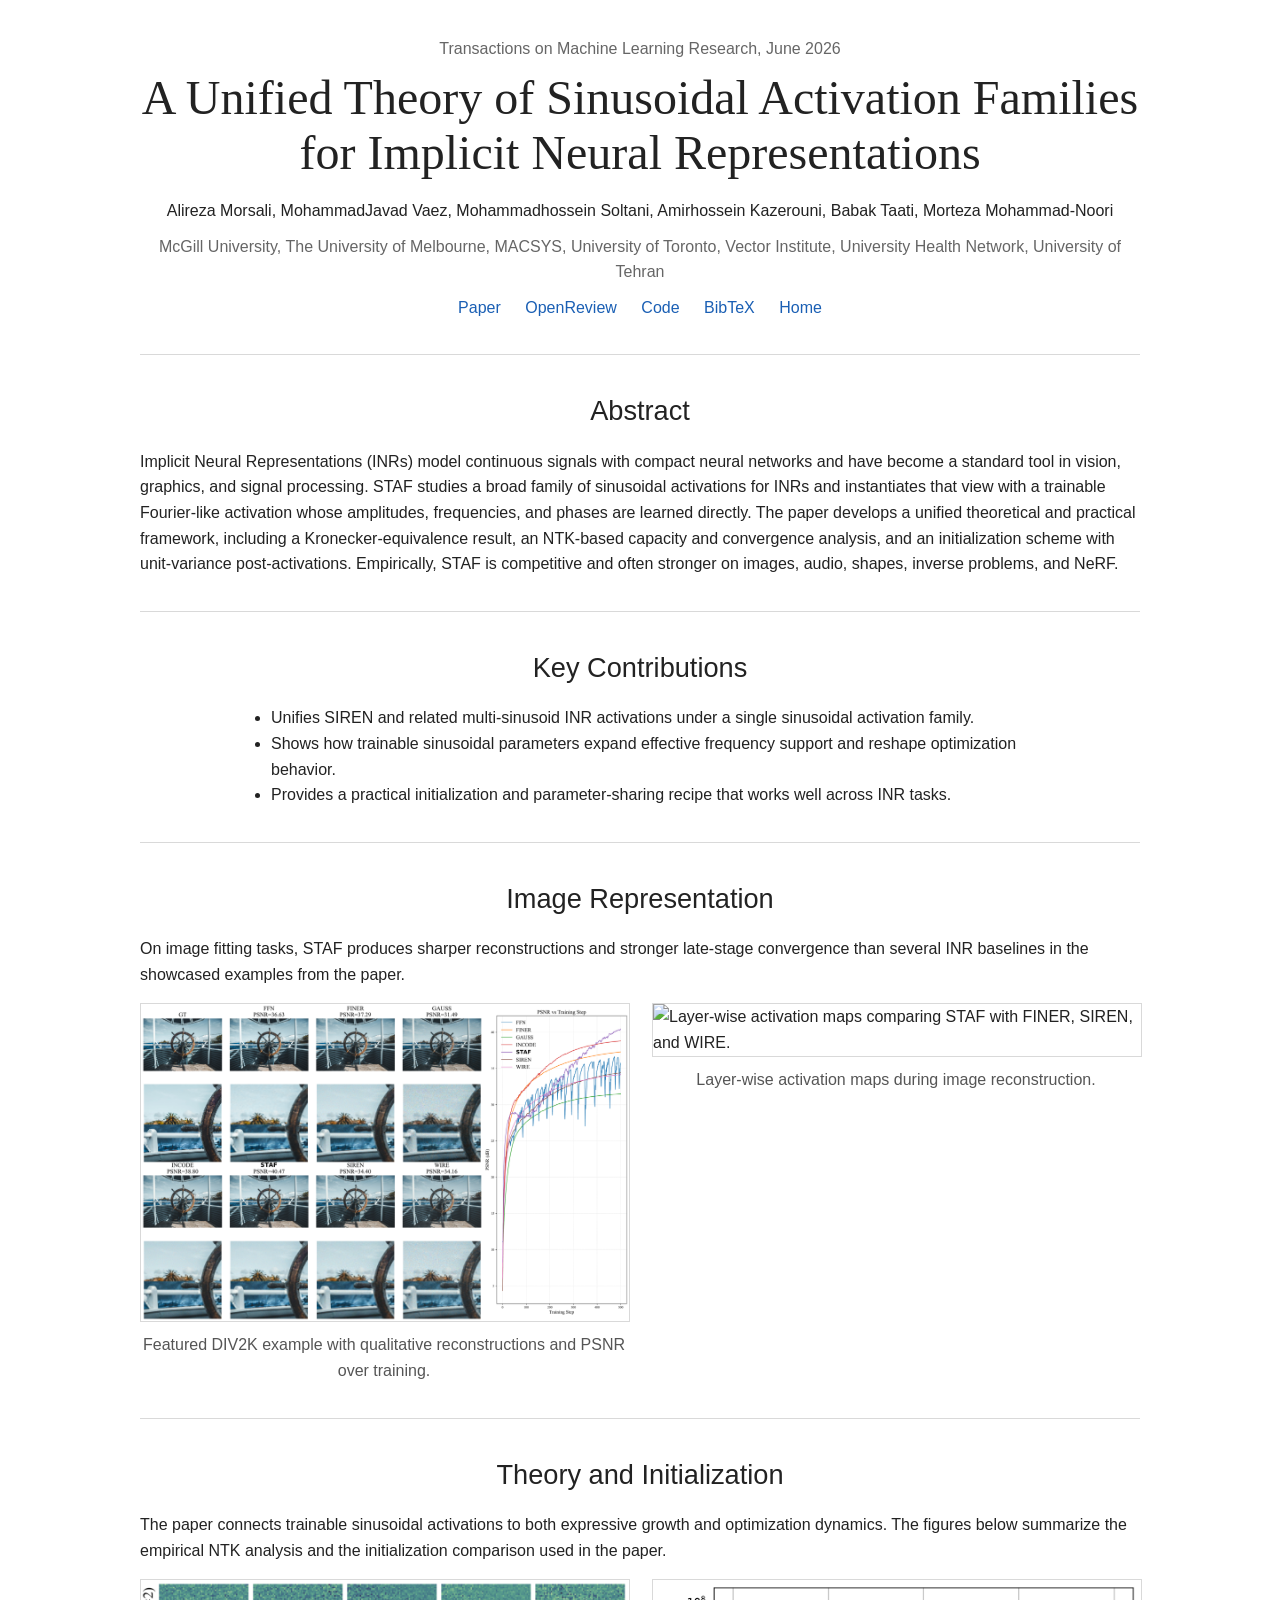
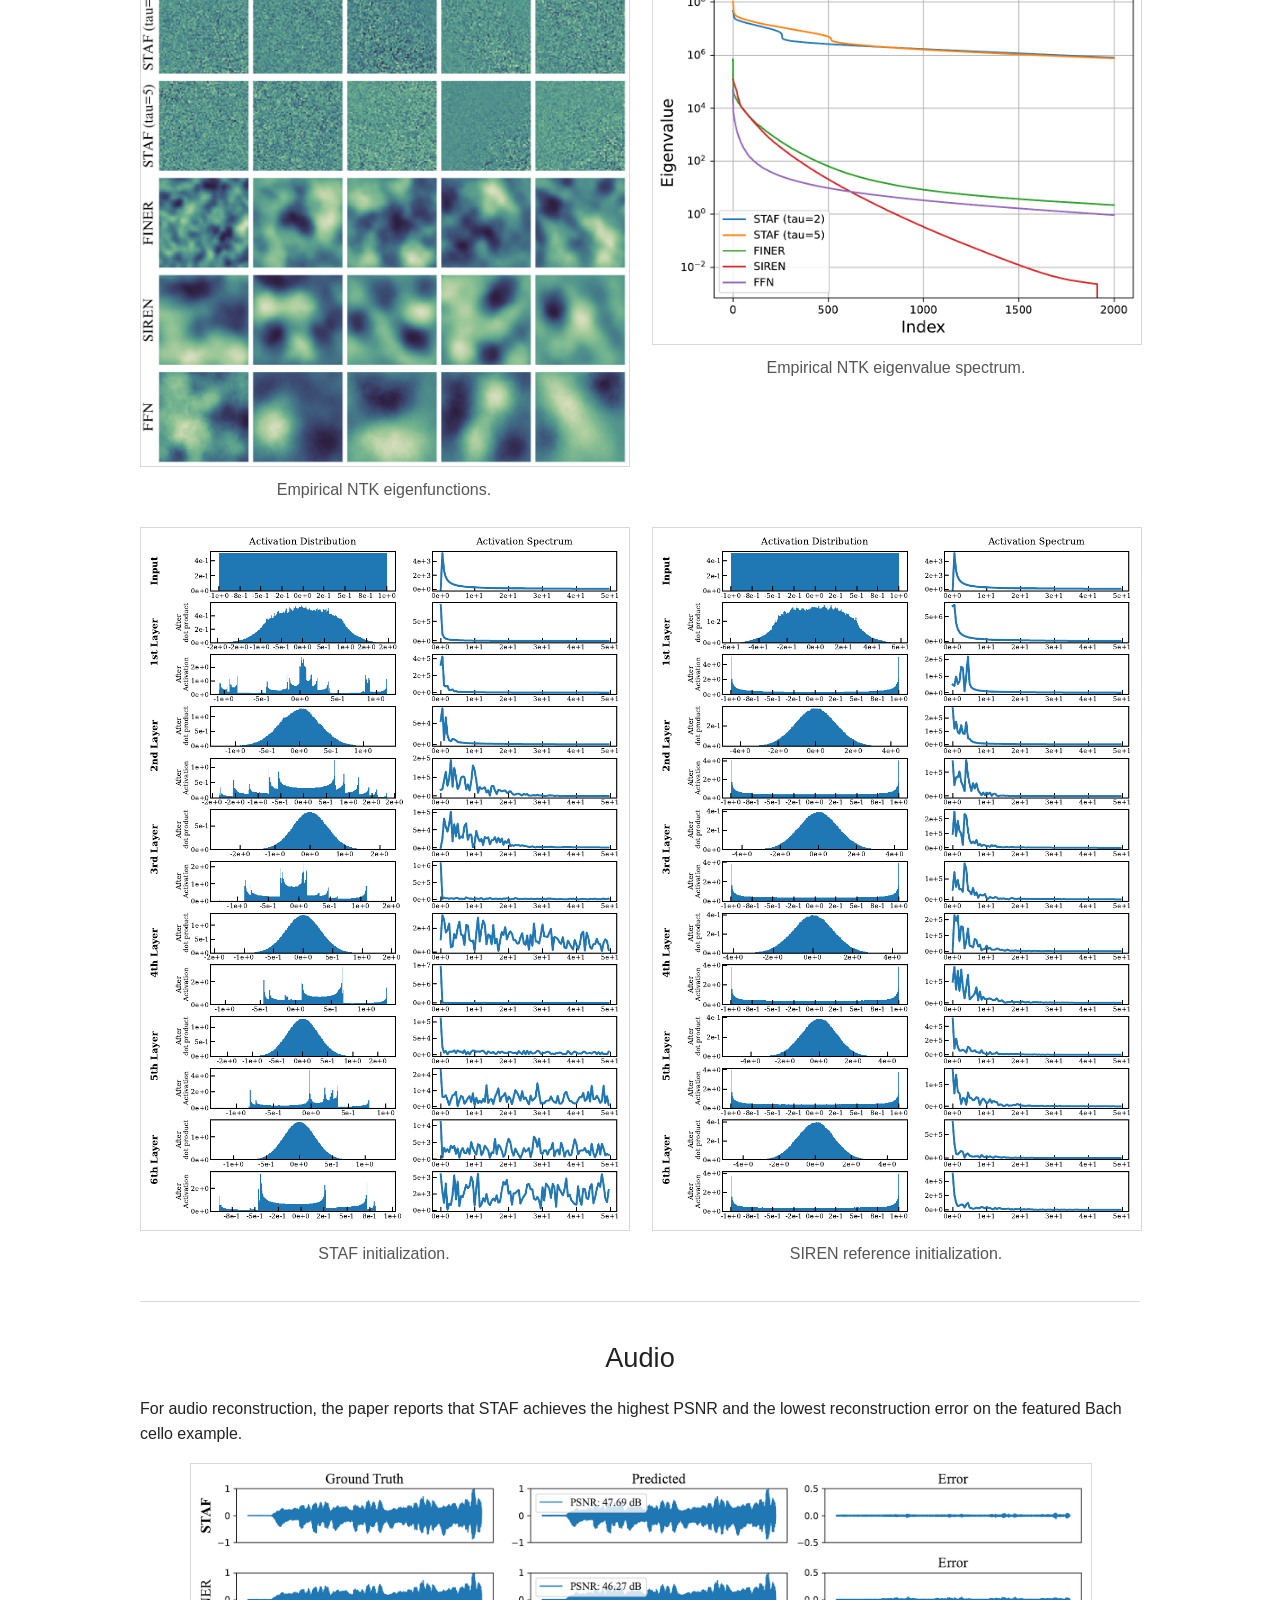
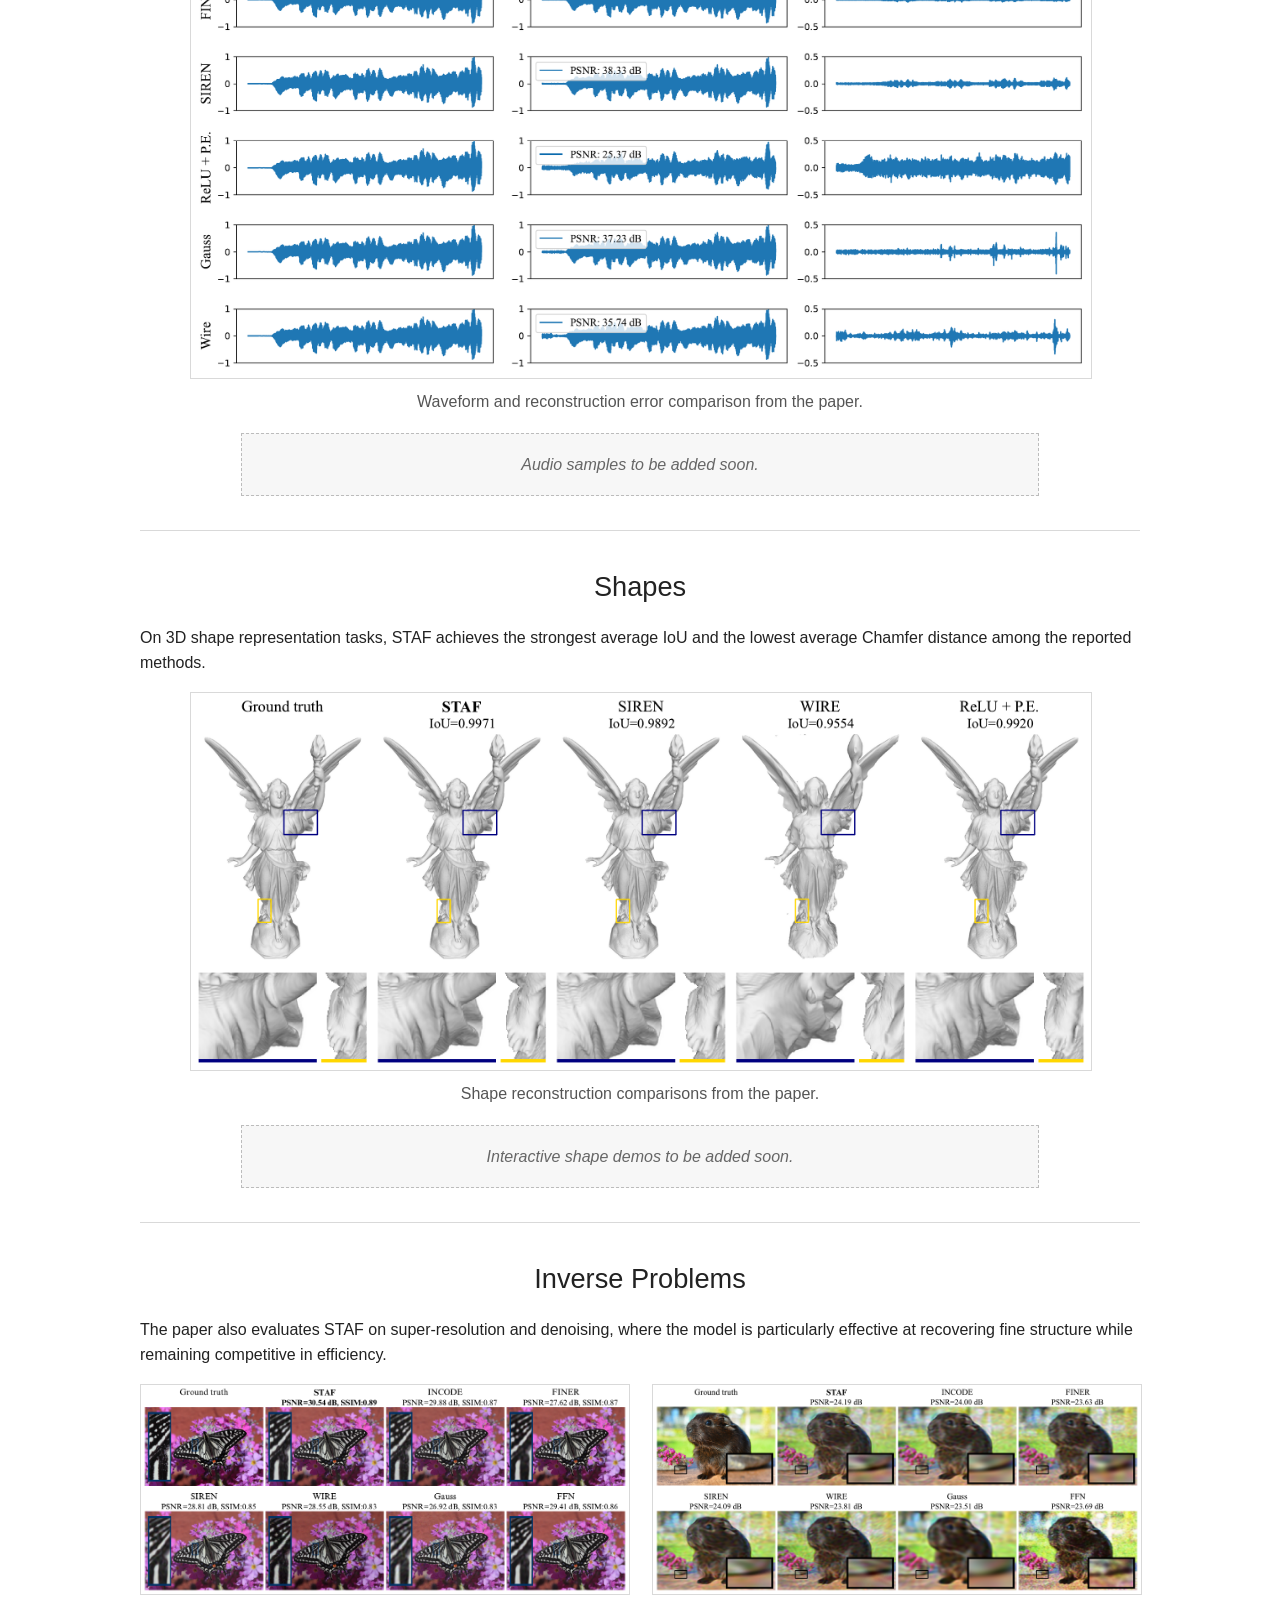
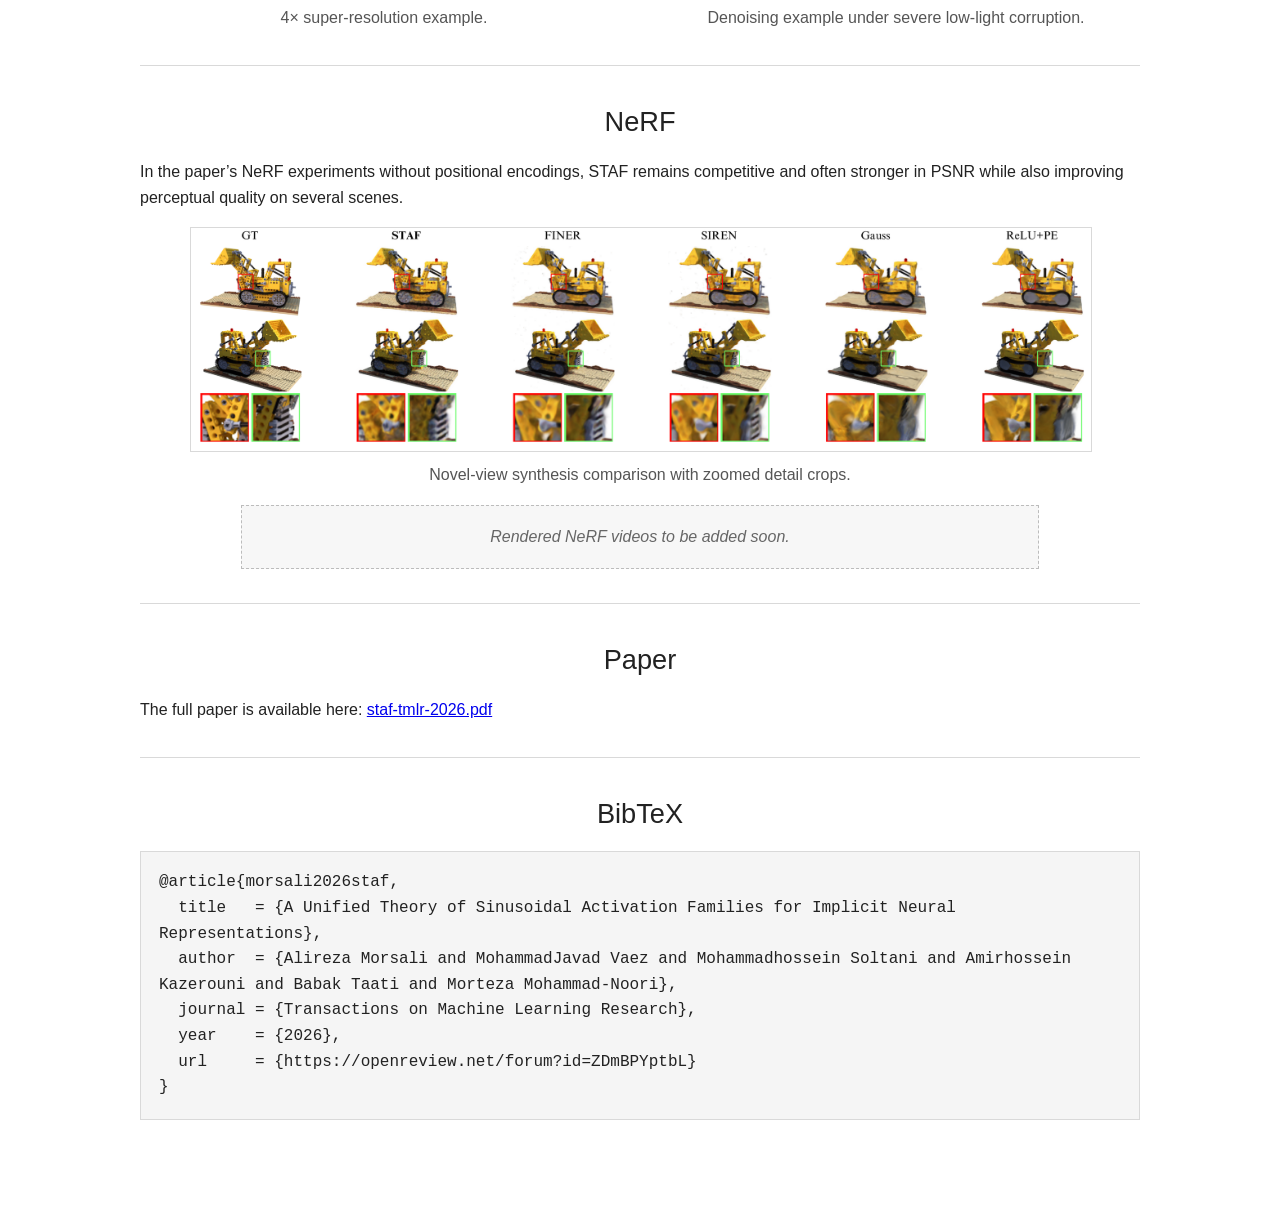
==== staf/index.html @ 6fcf7268 "add STAF page" ====
<!DOCTYPE html>
<html lang="en">
<head>
    <meta charset="utf-8">
    <meta name="viewport" content="width=device-width, initial-scale=1">
    <title>STAF | TMLR 2026</title>
    <meta name="description"
        content="Project page for A Unified Theory of Sinusoidal Activation Families for Implicit Neural Representations, published in TMLR 2026.">
    <link rel="stylesheet" href="styles.css">
</head>
<body>
    <main class="page">
        <header class="hero">
            <p class="venue">Transactions on Machine Learning Research, June 2026</p>
            <h1>A Unified Theory of Sinusoidal Activation Families for Implicit Neural Representations</h1>
            <p class="authors">
                Alireza Morsali, MohammadJavad Vaez, Mohammadhossein Soltani, Amirhossein Kazerouni, Babak Taati,
                Morteza Mohammad-Noori
            </p>
            <p class="affiliations">
                McGill University, The University of Melbourne, MACSYS, University of Toronto, Vector Institute,
                University Health Network, University of Tehran
            </p>
            <p class="links">
                <a href="assets/paper/staf-tmlr-2026.pdf">Paper</a>
                <a href="https://openreview.net/forum?id=ZDmBPYptbL" target="_blank" rel="noopener noreferrer">OpenReview</a>
                <a href="https://github.com/AlirezaMorsali/STAF" target="_blank" rel="noopener noreferrer">Code</a>
                <a href="#bibtex">BibTeX</a>
                <a href="../index.html">Home</a>
            </p>
        </header>

        <hr>

        <section>
            <h2>Abstract</h2>
            <p>
                Implicit Neural Representations (INRs) model continuous signals with compact neural networks and have
                become a standard tool in vision, graphics, and signal processing. STAF studies a broad family of
                sinusoidal activations for INRs and instantiates that view with a trainable Fourier-like activation
                whose amplitudes, frequencies, and phases are learned directly. The paper develops a unified theoretical
                and practical framework, including a Kronecker-equivalence result, an NTK-based capacity and
                convergence analysis, and an initialization scheme with unit-variance post-activations. Empirically,
                STAF is competitive and often stronger on images, audio, shapes, inverse problems, and NeRF.
            </p>
        </section>

        <hr>

        <section>
            <h2>Key Contributions</h2>
            <ul>
                <li>Unifies SIREN and related multi-sinusoid INR activations under a single sinusoidal activation family.</li>
                <li>Shows how trainable sinusoidal parameters expand effective frequency support and reshape optimization behavior.</li>
                <li>Provides a practical initialization and parameter-sharing recipe that works well across INR tasks.</li>
            </ul>
        </section>

        <hr>

        <section>
            <h2>Image Representation</h2>
            <p>
                On image fitting tasks, STAF produces sharper reconstructions and stronger late-stage convergence than
                several INR baselines in the showcased examples from the paper.
            </p>
            <div class="figure-grid">
                <figure>
                    <img src="assets/img/image-div2k.png"
                        alt="Image reconstruction comparison and PSNR convergence curve for STAF and baselines.">
                    <figcaption>
                        Featured DIV2K example with qualitative reconstructions and PSNR over training.
                    </figcaption>
                </figure>
                <figure>
                    <img src="assets/img/activation-maps.png"
                        alt="Layer-wise activation maps comparing STAF with FINER, SIREN, and WIRE.">
                    <figcaption>
                        Layer-wise activation maps during image reconstruction.
                    </figcaption>
                </figure>
            </div>
        </section>

        <hr>

        <section>
            <h2>Theory and Initialization</h2>
            <p>
                The paper connects trainable sinusoidal activations to both expressive growth and optimization
                dynamics. The figures below summarize the empirical NTK analysis and the initialization comparison used
                in the paper.
            </p>
            <div class="figure-grid">
                <figure>
                    <img src="assets/img/ntk-eigenfunctions.png"
                        alt="Empirical NTK eigenfunction comparison for STAF and baselines.">
                    <figcaption>Empirical NTK eigenfunctions.</figcaption>
                </figure>
                <figure>
                    <img src="assets/img/ntk-spectrum.png"
                        alt="Empirical NTK eigenvalue spectrum for STAF and baselines.">
                    <figcaption>Empirical NTK eigenvalue spectrum.</figcaption>
                </figure>
            </div>
            <div class="figure-grid two-small">
                <figure>
                    <img src="assets/img/init-staf.png" alt="STAF initialization figure.">
                    <figcaption>STAF initialization.</figcaption>
                </figure>
                <figure>
                    <img src="assets/img/init-siren.png" alt="SIREN initialization figure.">
                    <figcaption>SIREN reference initialization.</figcaption>
                </figure>
            </div>
        </section>

        <hr>

        <section>
            <h2>Audio</h2>
            <p>
                For audio reconstruction, the paper reports that STAF achieves the highest PSNR and the lowest
                reconstruction error on the featured Bach cello example.
            </p>
            <figure class="single-figure">
                <img src="assets/img/audio-waveforms.png"
                    alt="Audio waveform and error comparison for STAF and baseline methods.">
                <figcaption>Waveform and reconstruction error comparison from the paper.</figcaption>
            </figure>
            <div class="placeholder">Audio samples to be added soon.</div>
        </section>

        <hr>

        <section>
            <h2>Shapes</h2>
            <p>
                On 3D shape representation tasks, STAF achieves the strongest average IoU and the lowest average
                Chamfer distance among the reported methods.
            </p>
            <figure class="single-figure">
                <img src="assets/img/shape-sdf.png" alt="3D shape reconstruction comparison for STAF and baselines.">
                <figcaption>Shape reconstruction comparisons from the paper.</figcaption>
            </figure>
            <div class="placeholder">Interactive shape demos to be added soon.</div>
        </section>

        <hr>

        <section>
            <h2>Inverse Problems</h2>
            <p>
                The paper also evaluates STAF on super-resolution and denoising, where the model is particularly
                effective at recovering fine structure while remaining competitive in efficiency.
            </p>
            <div class="figure-grid">
                <figure>
                    <img src="assets/img/inverse-superres.png"
                        alt="Super-resolution comparison figure for STAF and baseline methods.">
                    <figcaption>4× super-resolution example.</figcaption>
                </figure>
                <figure>
                    <img src="assets/img/inverse-denoising.png"
                        alt="Image denoising comparison figure for STAF and baseline methods.">
                    <figcaption>Denoising example under severe low-light corruption.</figcaption>
                </figure>
            </div>
        </section>

        <hr>

        <section>
            <h2>NeRF</h2>
            <p>
                In the paper’s NeRF experiments without positional encodings, STAF remains competitive and often
                stronger in PSNR while also improving perceptual quality on several scenes.
            </p>
            <figure class="single-figure">
                <img src="assets/img/nerf-views.png"
                    alt="NeRF novel-view synthesis comparison for STAF and baseline methods.">
                <figcaption>Novel-view synthesis comparison with zoomed detail crops.</figcaption>
            </figure>
            <div class="placeholder">Rendered NeRF videos to be added soon.</div>
        </section>

        <hr>

        <section>
            <h2>Paper</h2>
            <p>
                The full paper is available here:
                <a href="assets/paper/staf-tmlr-2026.pdf">staf-tmlr-2026.pdf</a>
            </p>
        </section>

        <hr>

        <section id="bibtex">
            <h2>BibTeX</h2>
            <pre><code>@article{morsali2026staf,
  title   = {A Unified Theory of Sinusoidal Activation Families for Implicit Neural Representations},
  author  = {Alireza Morsali and MohammadJavad Vaez and Mohammadhossein Soltani and Amirhossein Kazerouni and Babak Taati and Morteza Mohammad-Noori},
  journal = {Transactions on Machine Learning Research},
  year    = {2026},
  url     = {https://openreview.net/forum?id=ZDmBPYptbL}
}</code></pre>
        </section>
    </main>
</body>
</html>
---- staf/styles.css ----
body {
    margin: 0;
    background: #ffffff;
    color: #222222;
    font-family: Arial, Helvetica, sans-serif;
    line-height: 1.6;
    overflow-x: hidden;
}

.page {
    max-width: 1000px;
    margin: 0 auto;
    padding: 36px 20px 60px;
}

.hero {
    text-align: center;
    margin-bottom: 24px;
}

.venue {
    margin: 0 0 8px;
    font-size: 1rem;
    color: #666666;
}

h1 {
    margin: 0 0 18px;
    font-family: Georgia, "Times New Roman", serif;
    font-size: 3rem;
    font-weight: normal;
    line-height: 1.15;
    overflow-wrap: anywhere;
}

.authors,
.affiliations,
.links {
    margin: 10px 0;
    overflow-wrap: anywhere;
}

.affiliations {
    color: #666666;
}

.links a {
    margin: 0 10px;
    color: #1a5fb4;
    text-decoration: none;
}

.links a:hover {
    text-decoration: underline;
}

section {
    margin: 34px 0;
}

h2 {
    margin: 0 0 16px;
    font-size: 1.7rem;
    font-weight: normal;
    text-align: center;
}

p,
li,
figcaption,
pre {
    font-size: 1rem;
}

ul {
    max-width: 760px;
    margin: 0 auto;
    padding-left: 22px;
}

hr {
    border: 0;
    border-top: 1px solid #d9d9d9;
    margin: 34px 0;
}

.figure-grid {
    display: grid;
    grid-template-columns: repeat(2, minmax(0, 1fr));
    gap: 24px;
    align-items: start;
}

.two-small {
    margin-top: 24px;
}

.single-figure {
    max-width: 900px;
    margin: 0 auto;
}

figure {
    margin: 0;
}

img {
    display: block;
    width: 100%;
    height: auto;
    border: 1px solid #d9d9d9;
}

figcaption {
    margin-top: 10px;
    color: #555555;
    text-align: center;
}

.placeholder {
    max-width: 760px;
    margin: 18px auto 0;
    padding: 18px;
    border: 1px dashed #bcbcbc;
    background: #f7f7f7;
    color: #666666;
    text-align: center;
    font-style: italic;
}

pre {
    overflow-x: auto;
    padding: 18px;
    background: #f5f5f5;
    border: 1px solid #d9d9d9;
    white-space: pre-wrap;
    overflow-wrap: anywhere;
}

@media (max-width: 720px) {
    .page {
        padding: 24px 14px 48px;
    }

    h1 {
        font-size: 1.95rem;
    }

    .links a {
        display: inline-block;
        margin: 4px 8px;
    }

    .figure-grid {
        grid-template-columns: 1fr;
    }
}
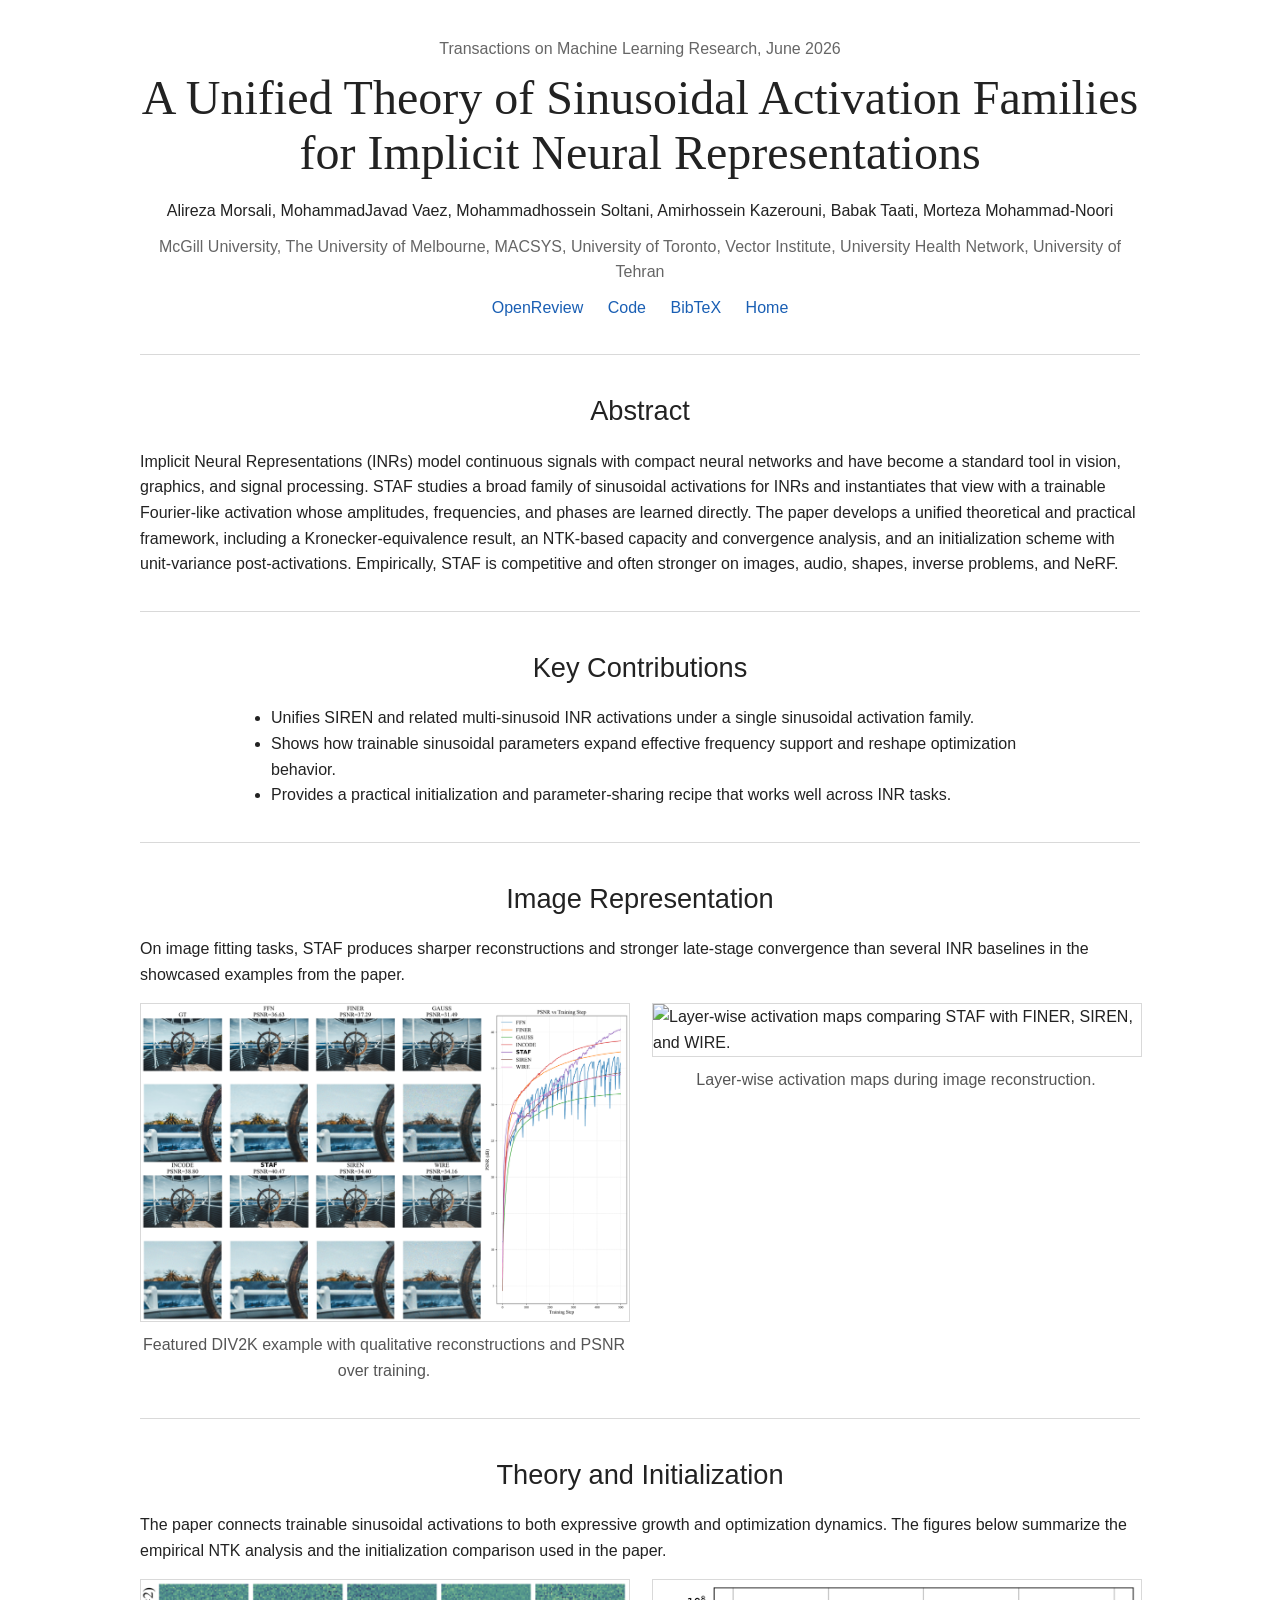
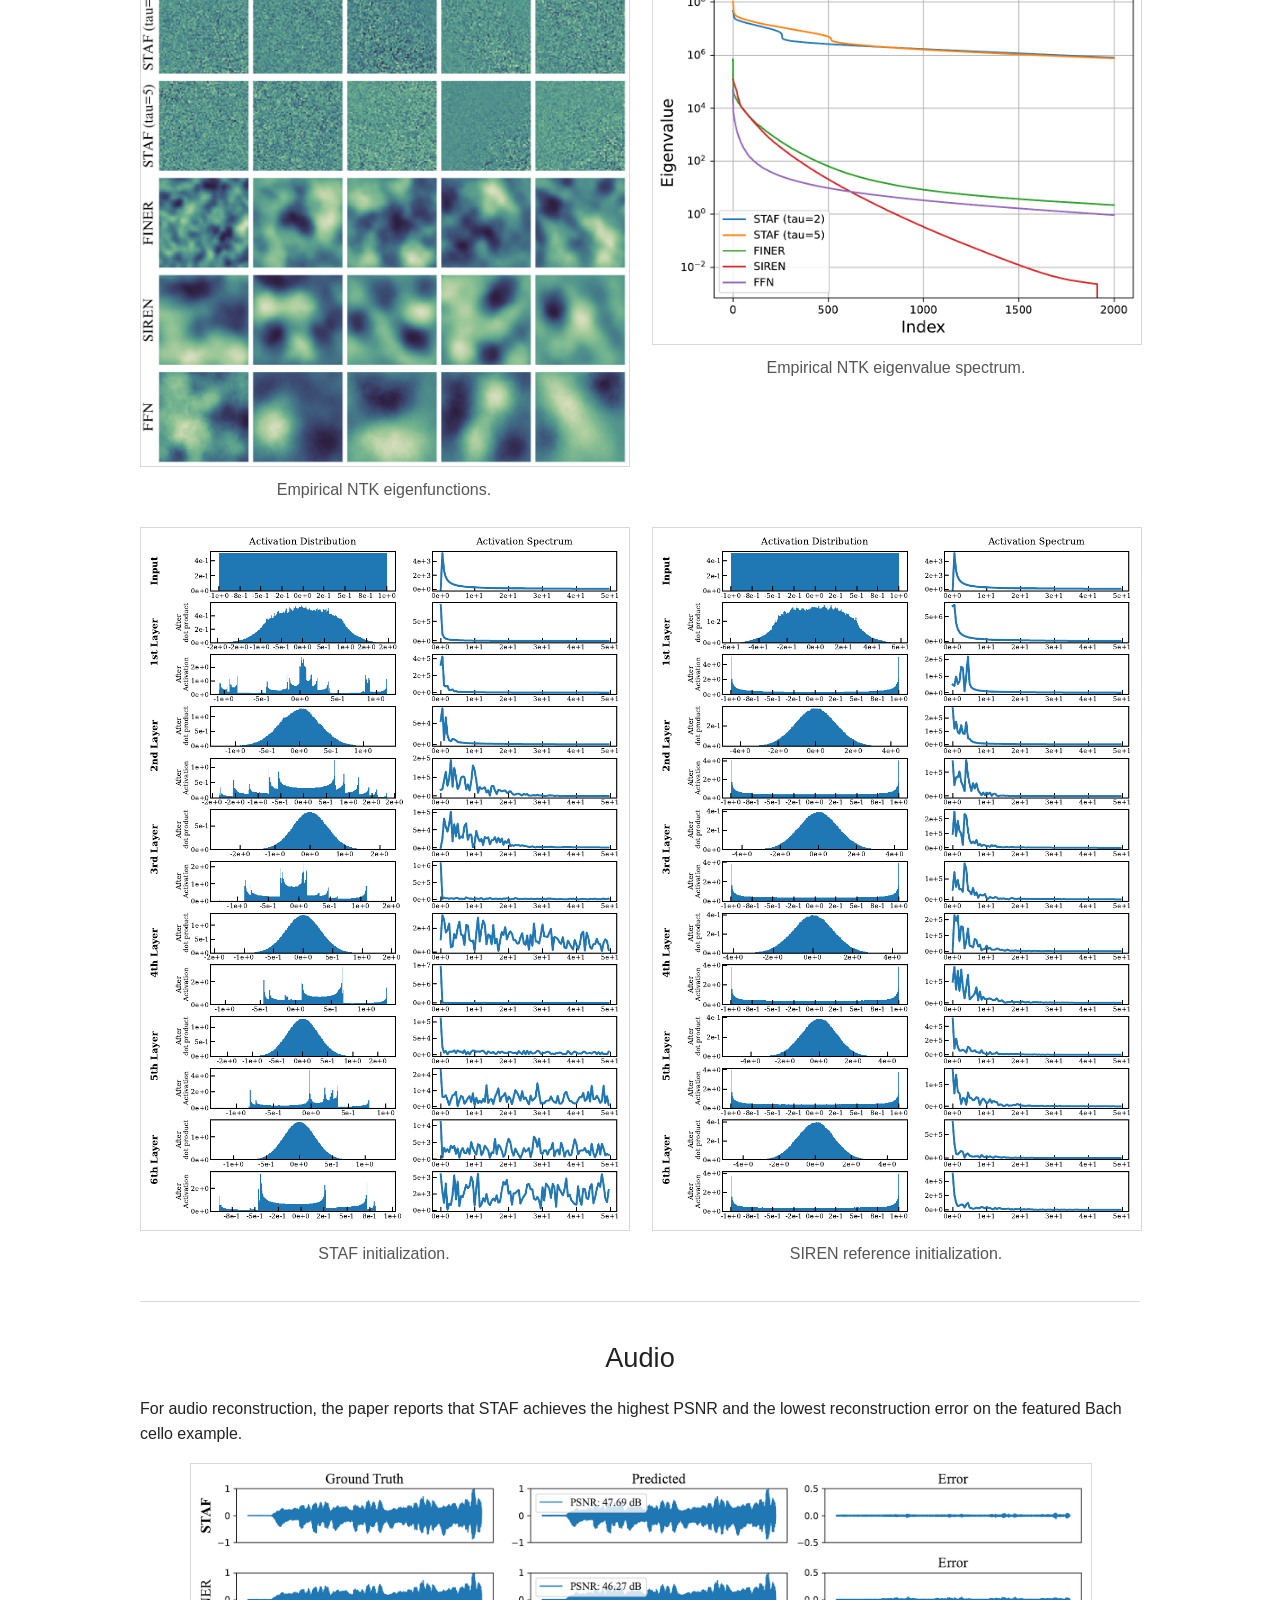
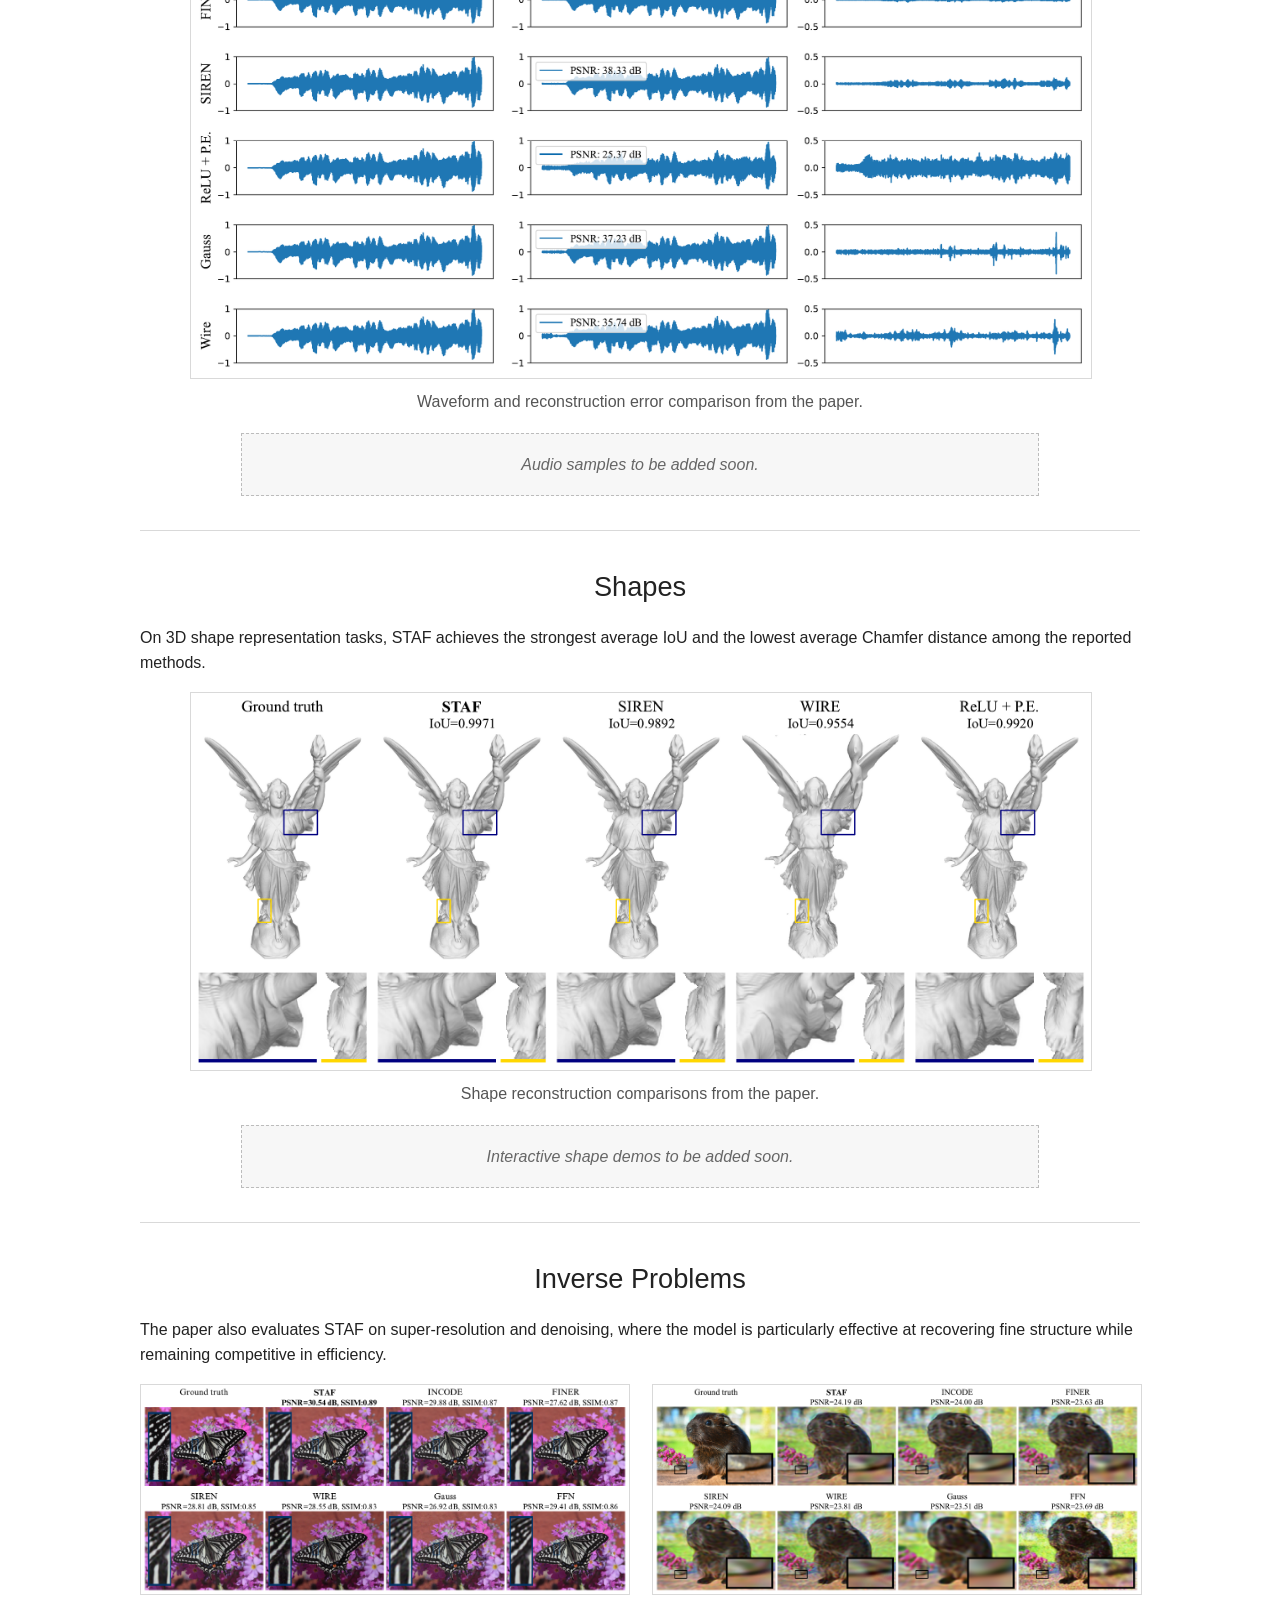
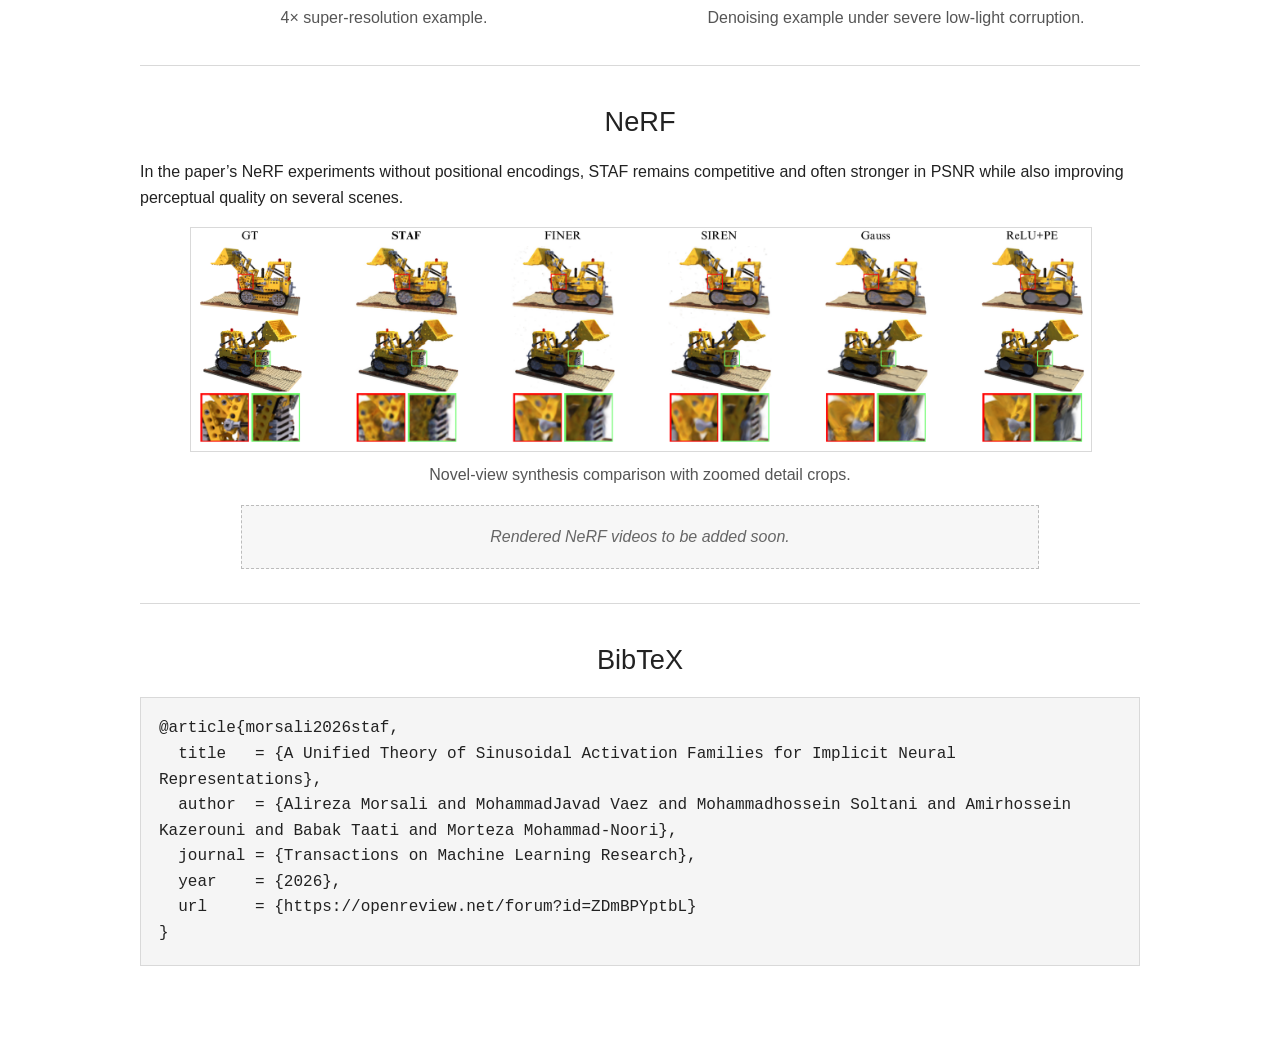
==== commit a8b35341: "remove staf pdf" ====
--- a/staf/index.html
+++ b/staf/index.html
@@ -22,7 +22,6 @@
                 University Health Network, University of Tehran
             </p>
             <p class="links">
-                <a href="assets/paper/staf-tmlr-2026.pdf">Paper</a>
                 <a href="https://openreview.net/forum?id=ZDmBPYptbL" target="_blank" rel="noopener noreferrer">OpenReview</a>
                 <a href="https://github.com/AlirezaMorsali/STAF" target="_blank" rel="noopener noreferrer">Code</a>
                 <a href="#bibtex">BibTeX</a>
@@ -182,16 +181,6 @@
                 <figcaption>Novel-view synthesis comparison with zoomed detail crops.</figcaption>
             </figure>
             <div class="placeholder">Rendered NeRF videos to be added soon.</div>
-        </section>
-
-        <hr>
-
-        <section>
-            <h2>Paper</h2>
-            <p>
-                The full paper is available here:
-                <a href="assets/paper/staf-tmlr-2026.pdf">staf-tmlr-2026.pdf</a>
-            </p>
         </section>
 
         <hr>
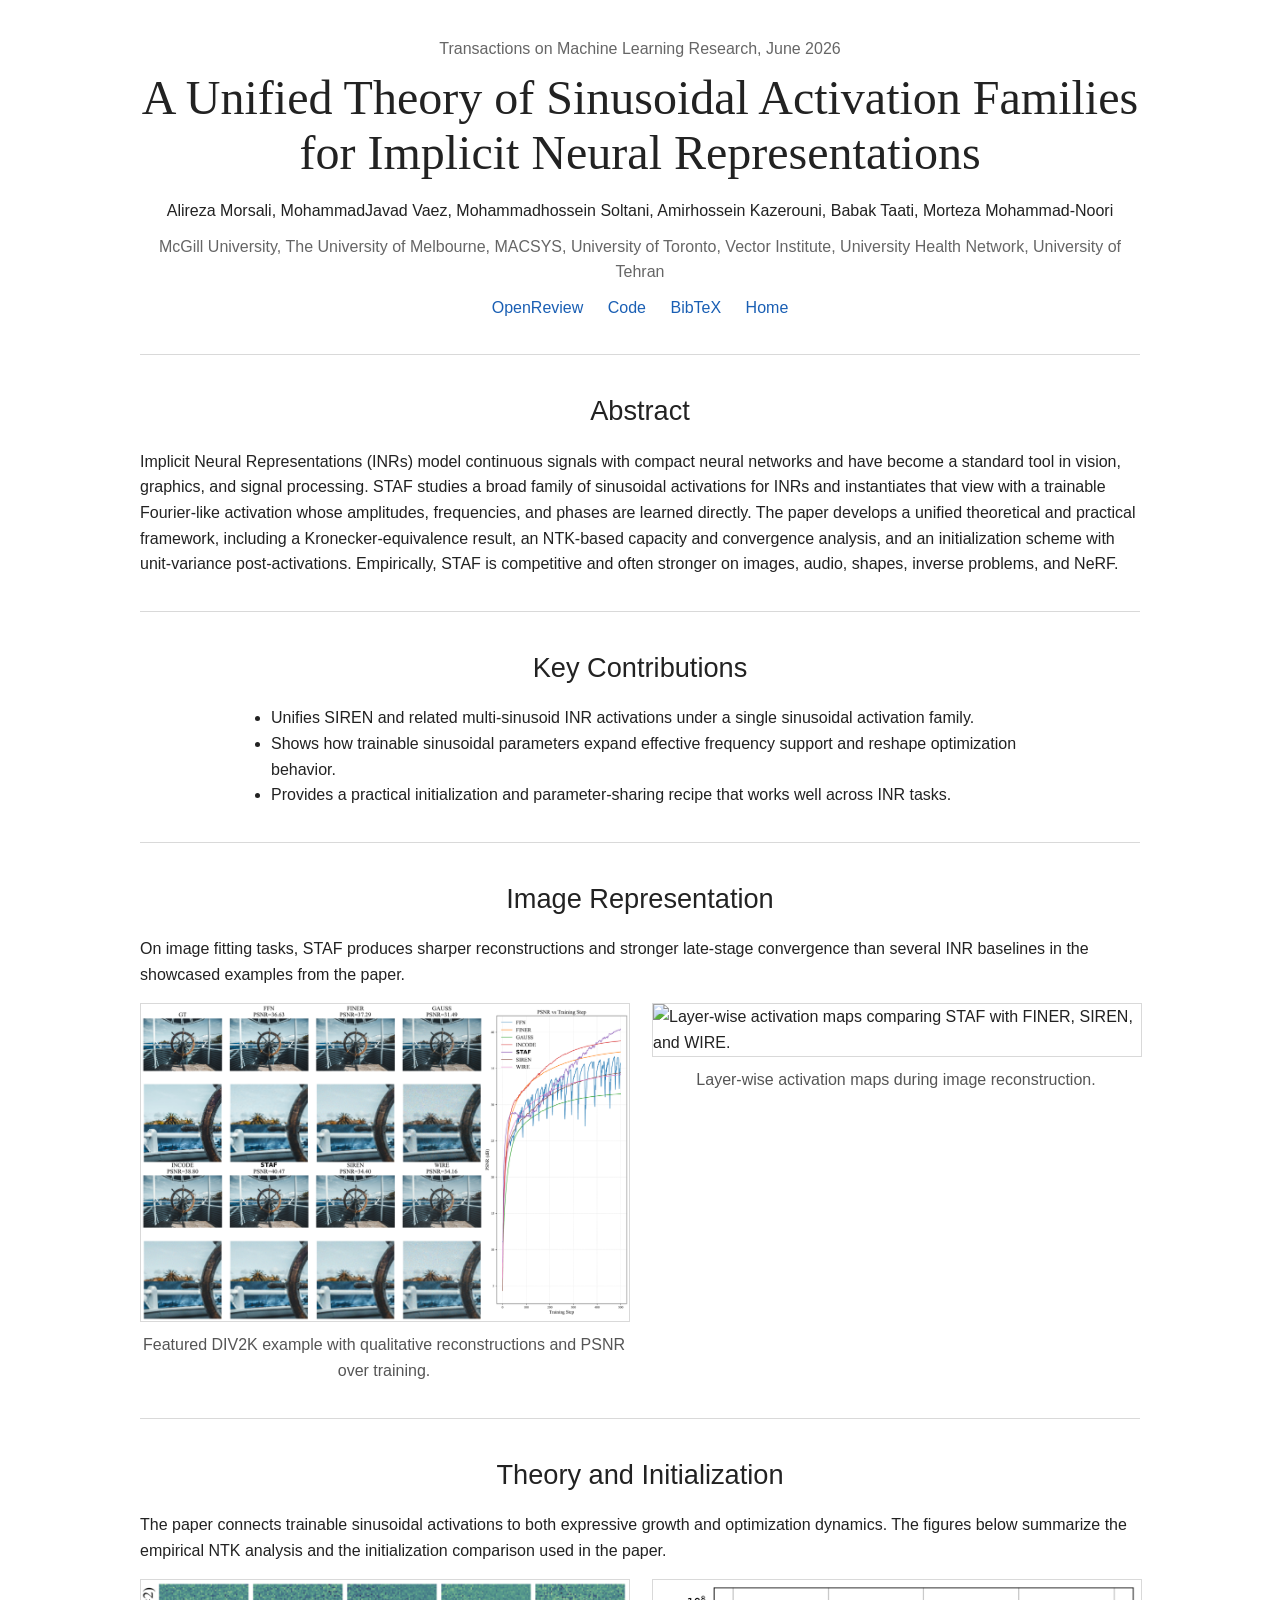
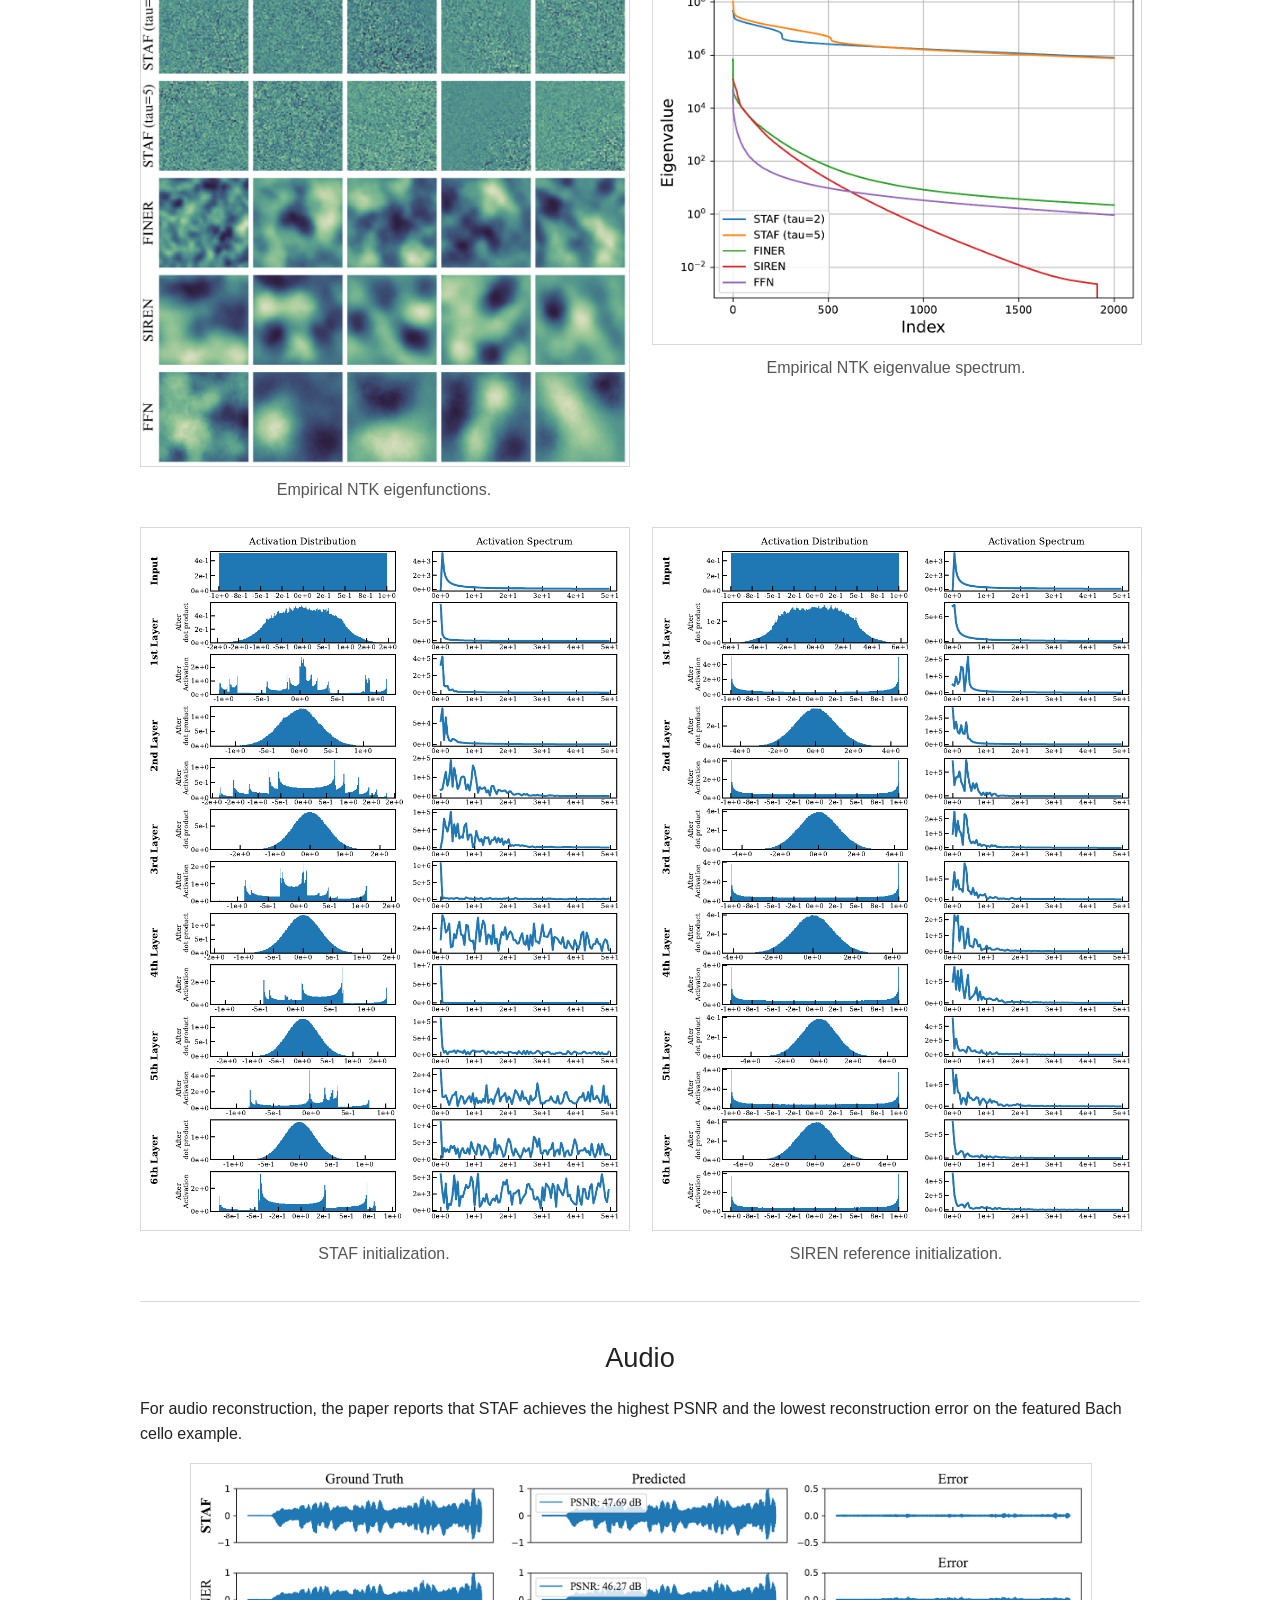
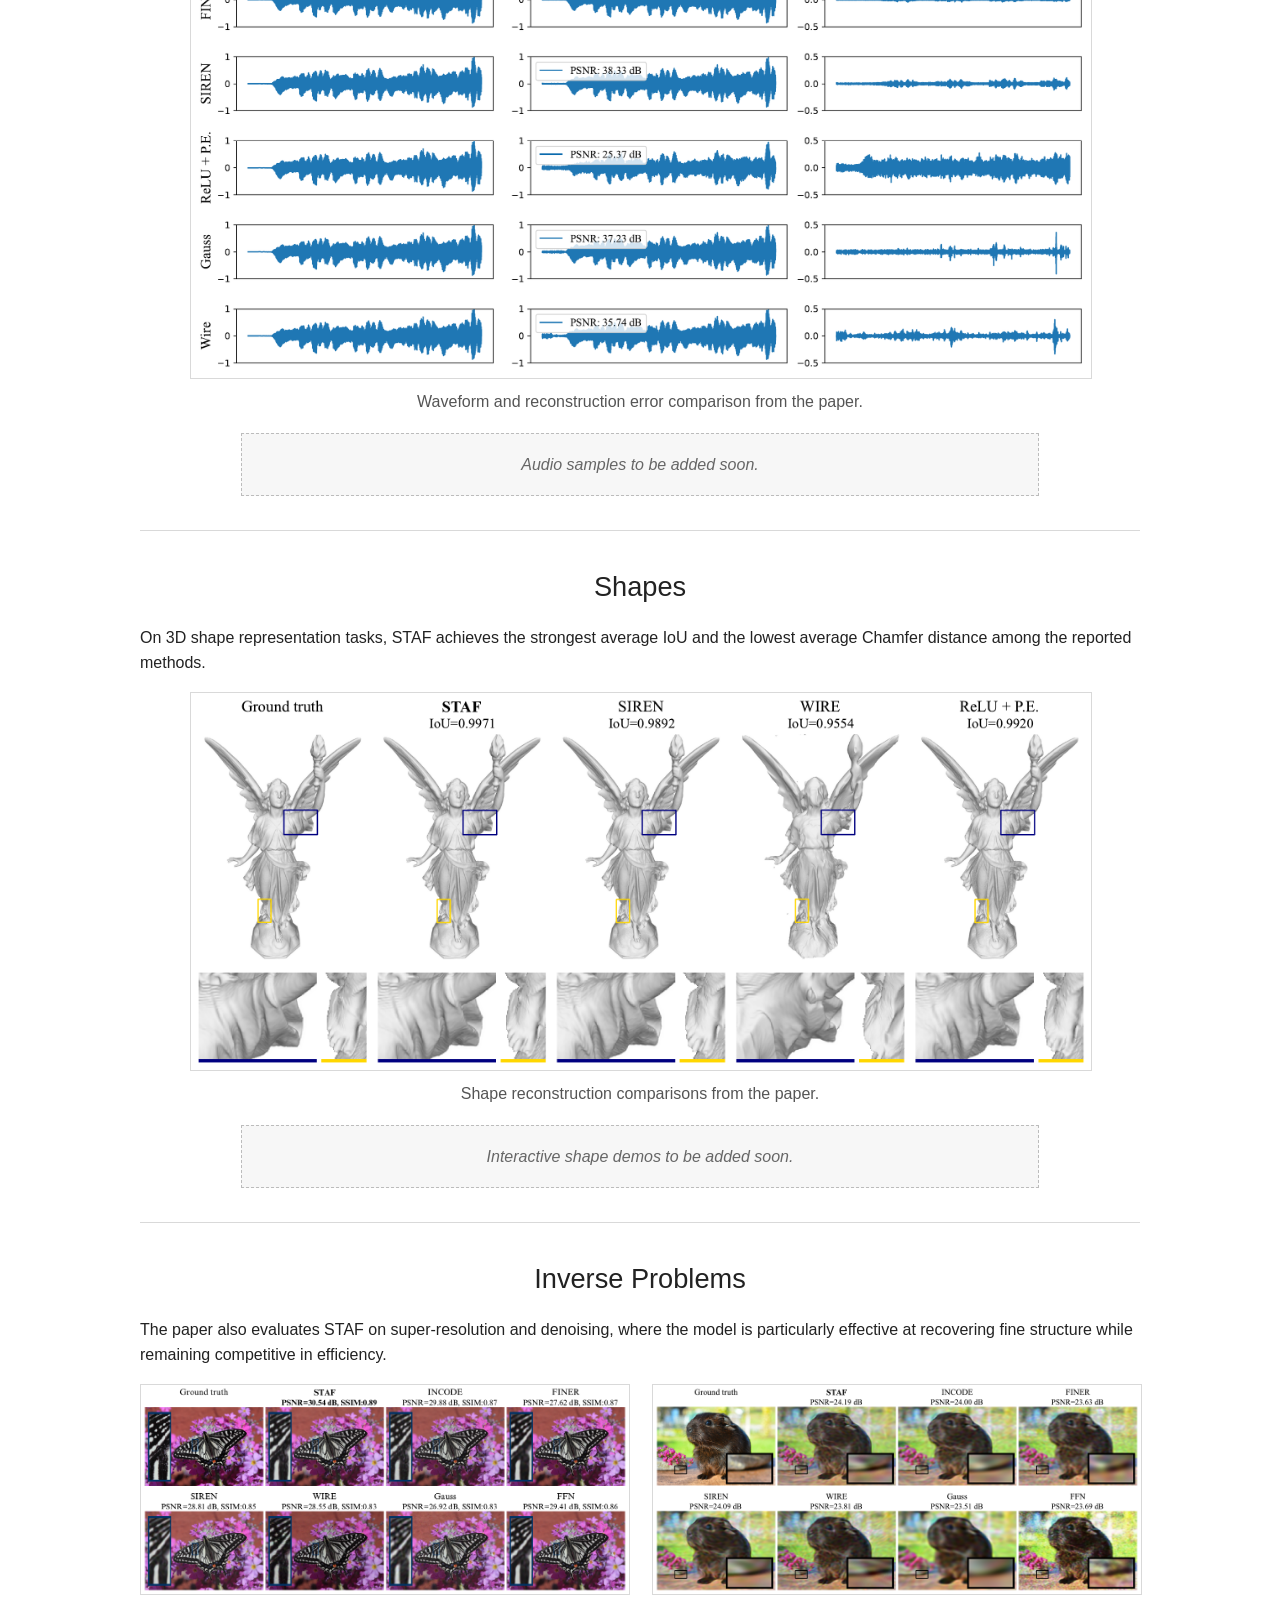
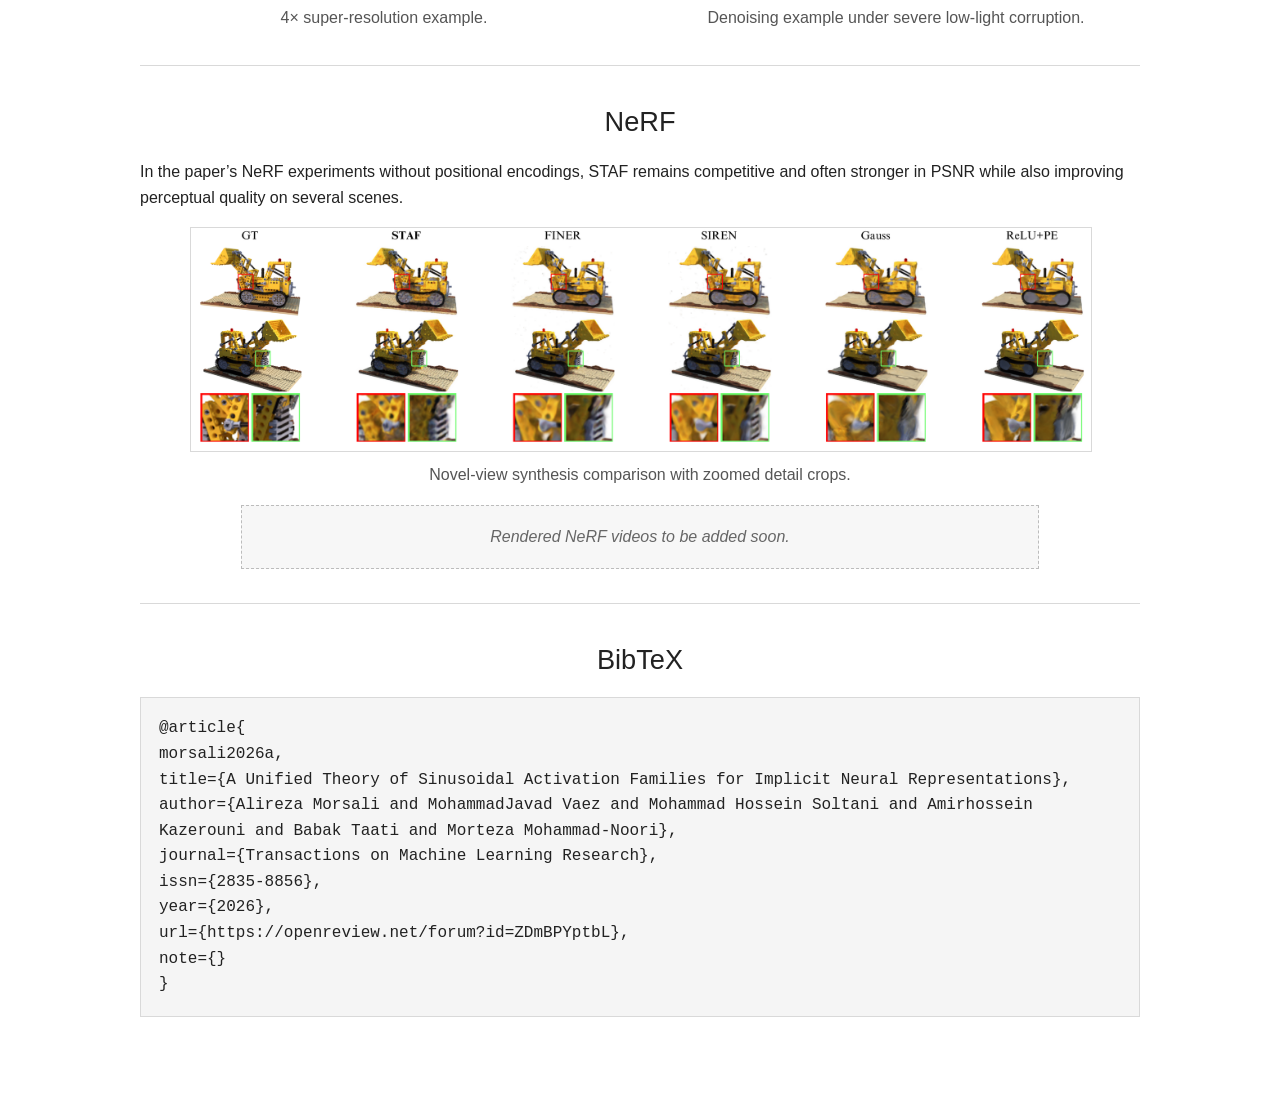
==== commit 9d71fc10: "fix citation to TMLR" ====
--- a/staf/index.html
+++ b/staf/index.html
@@ -187,12 +187,15 @@
 
         <section id="bibtex">
             <h2>BibTeX</h2>
-            <pre><code>@article{morsali2026staf,
-  title   = {A Unified Theory of Sinusoidal Activation Families for Implicit Neural Representations},
-  author  = {Alireza Morsali and MohammadJavad Vaez and Mohammadhossein Soltani and Amirhossein Kazerouni and Babak Taati and Morteza Mohammad-Noori},
-  journal = {Transactions on Machine Learning Research},
-  year    = {2026},
-  url     = {https://openreview.net/forum?id=ZDmBPYptbL}
+            <pre><code>@article{
+morsali2026a,
+title={A Unified Theory of Sinusoidal Activation Families for Implicit Neural Representations},
+author={Alireza Morsali and MohammadJavad Vaez and Mohammad Hossein Soltani and Amirhossein Kazerouni and Babak Taati and Morteza Mohammad-Noori},
+journal={Transactions on Machine Learning Research},
+issn={2835-8856},
+year={2026},
+url={https://openreview.net/forum?id=ZDmBPYptbL},
+note={}
 }</code></pre>
         </section>
     </main>
